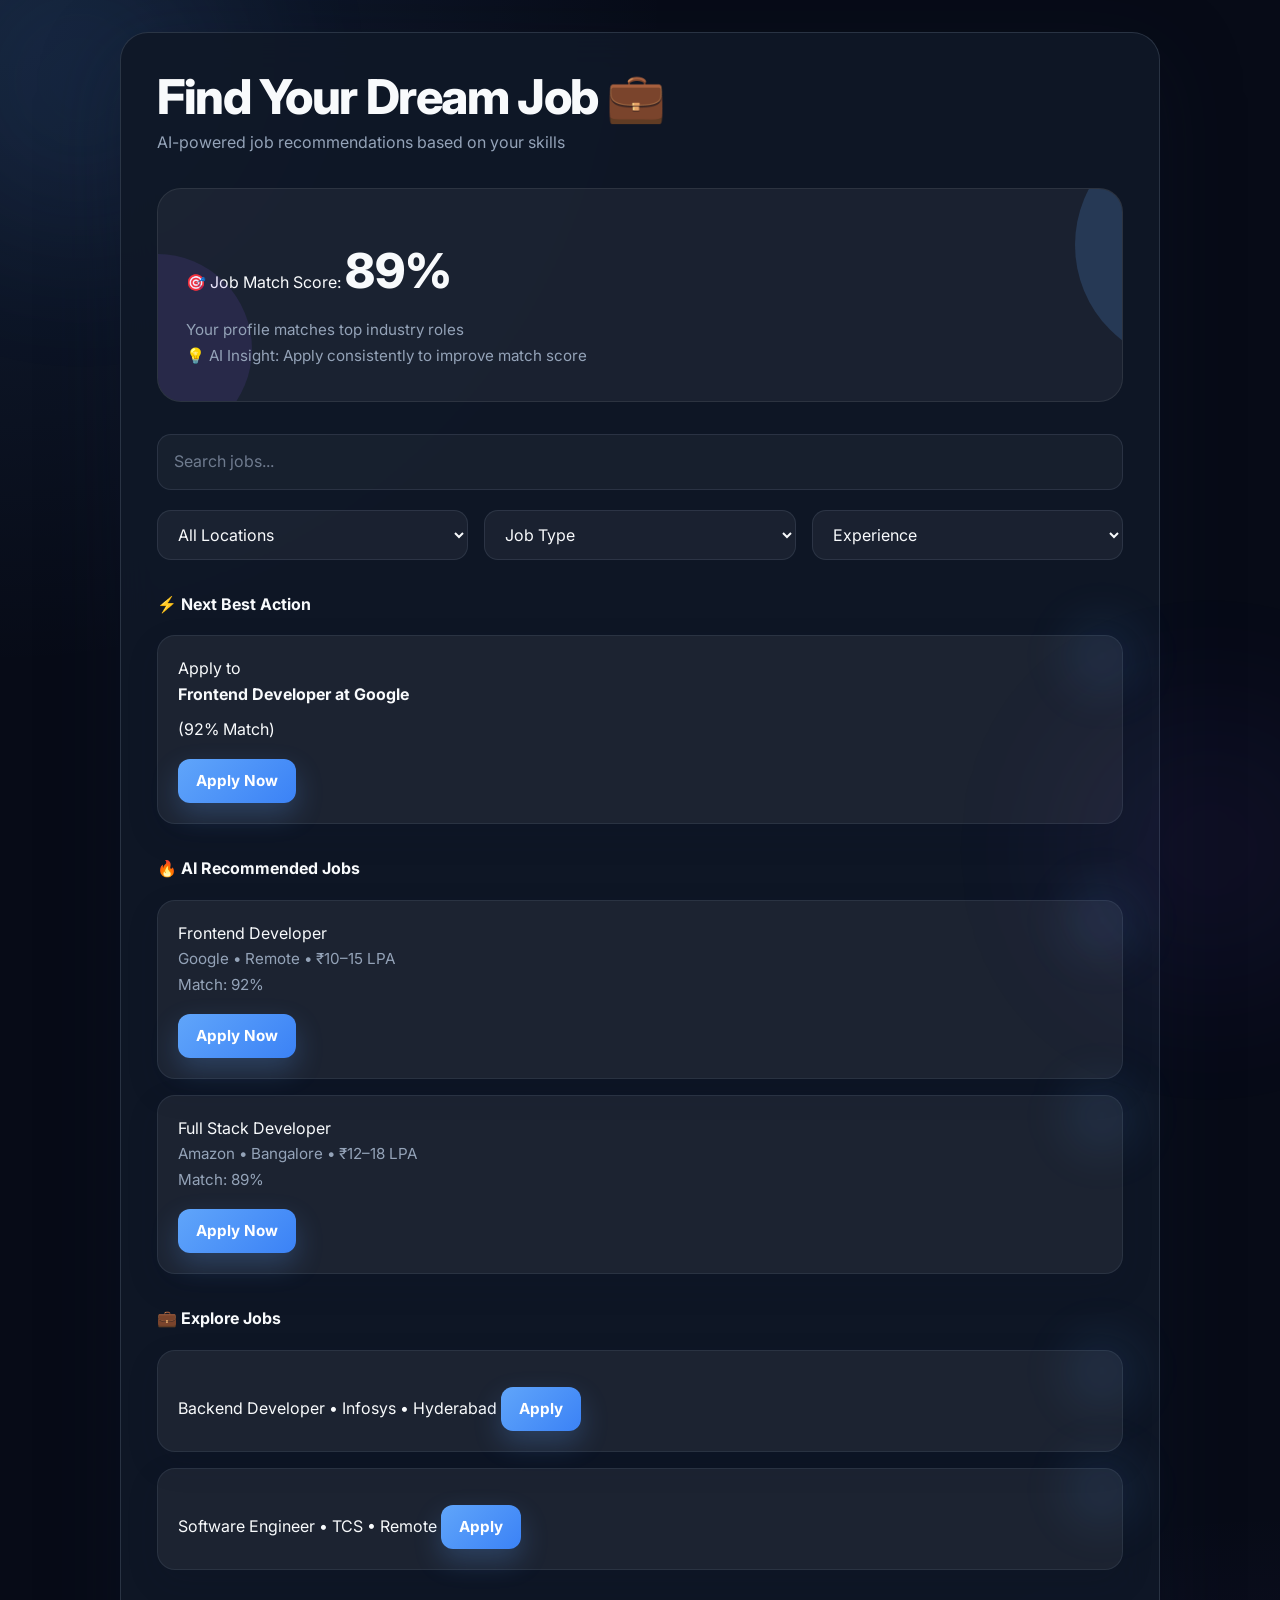
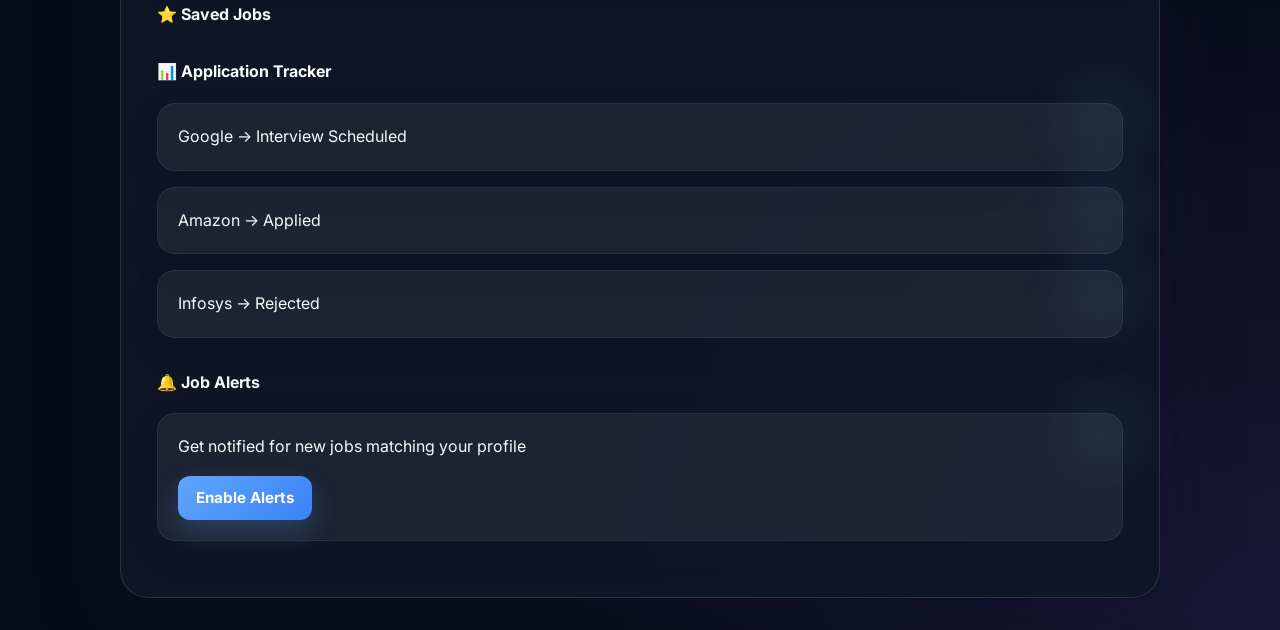
==== Django_Project_Code/ABHIGNA_14_MAY/career/templates/jobs.html @ 62b7997f "Initial commit - AI Career Portal" ====
<!DOCTYPE html>
<html lang="en">
<head>
<meta charset="UTF-8">
<meta name="viewport" content="width=device-width, initial-scale=1.0">
<title>Jobs Page - AI Career Portal</title>

<style>
@import url('https://fonts.googleapis.com/css2?family=Inter:wght@300;400;500;600;700;800&display=swap');

:root {
    --bg: #070b17;
    --bg-surface: rgba(16, 24, 40, 0.92);
    --surface: rgba(255, 255, 255, 0.06);
    --surface-strong: rgba(255, 255, 255, 0.12);
    --border: rgba(148, 163, 184, 0.2);
    --text: #f8fafc;
    --muted: #94a3b8;
    --primary: #60a5fa;
    --primary-strong: #3b82f6;
    --accent: #8b5cf6;
    --cyan: #06b6d4;
    --shadow: 0 24px 80px rgba(15, 23, 42, 0.35);
}

* {
    margin: 0;
    padding: 0;
    box-sizing: border-box;
}

html, body {
    min-height: 100%;
}

body {
    background: radial-gradient(circle at top left, rgba(96, 165, 250, 0.12), transparent 26%),
                radial-gradient(circle at bottom right, rgba(139, 92, 246, 0.14), transparent 28%),
                var(--bg);
    color: var(--text);
    font-family: 'Inter', -apple-system, BlinkMacSystemFont, 'Segoe UI', sans-serif;
    font-size: 16px;
    line-height: 1.6;
    padding: 32px 20px;
    overflow-x: hidden;
}

body::before,
body::after {
    content: '';
    position: fixed;
    pointer-events: none;
    border-radius: 50%;
    filter: blur(90px);
    opacity: 0.45;
}

body::before {
    width: 320px;
    height: 320px;
    top: -80px;
    left: -80px;
    background: rgba(96, 165, 250, 0.22);
}

body::after {
    width: 260px;
    height: 260px;
    right: -60px;
    bottom: -80px;
    background: rgba(139, 92, 246, 0.2);
}

button,
input,
select {
    font: inherit;
}

.container {
    max-width: 1040px;
    margin: 0 auto;
    padding: 40px 36px;
    background: var(--bg-surface);
    border: 1px solid var(--border);
    border-radius: 28px;
    box-shadow: var(--shadow);
    backdrop-filter: blur(18px);
}

h1 {
    font-size: clamp(2.4rem, 5vw, 3rem);
    line-height: 1.02;
    font-weight: 800;
    letter-spacing: -0.03em;
    margin-bottom: 8px;
}

.subtitle {
    color: var(--muted);
    font-size: 1rem;
    margin-bottom: 32px;
    max-width: 640px;
}

.hero-box {
    position: relative;
    padding: 32px 28px;
    background: rgba(255, 255, 255, 0.05);
    border: 1px solid rgba(255, 255, 255, 0.08);
    border-radius: 24px;
    overflow: hidden;
    margin-bottom: 32px;
}

.hero-box::before {
    content: '';
    position: absolute;
    top: -30%;
    right: -20%;
    width: 240px;
    height: 240px;
    background: rgba(96, 165, 250, 0.18);
    border-radius: 50%;
}

.hero-box::after {
    content: '';
    position: absolute;
    bottom: -20%;
    left: -10%;
    width: 190px;
    height: 190px;
    background: rgba(139, 92, 246, 0.12);
    border-radius: 50%;
}

.hero-box > * {
    position: relative;
    z-index: 1;
}

.highlight {
    display: inline-flex;
    align-items: center;
    font-size: 3rem;
    font-weight: 800;
    color: var(--text);
    margin: 12px 0 8px;
}

.small {
    color: var(--muted);
    font-size: 0.95rem;
    line-height: 1.7;
}

.search {
    width: 100%;
    min-height: 50px;
    padding: 14px 16px;
    border-radius: 14px;
    border: 1px solid rgba(148, 163, 184, 0.15);
    background: rgba(255, 255, 255, 0.04);
    color: var(--text);
    transition: border-color 0.25s ease, box-shadow 0.25s ease, transform 0.25s ease;
    margin-bottom: 20px;
}

.search::placeholder {
    color: rgba(148, 163, 184, 0.7);
}

.search:focus {
    outline: none;
    border-color: rgba(96, 165, 250, 0.5);
    box-shadow: 0 0 0 5px rgba(96, 165, 250, 0.12);
    transform: translateY(-1px);
    background: rgba(255, 255, 255, 0.08);
}

.filter {
    display: grid;
    grid-template-columns: repeat(3, minmax(0, 1fr));
    gap: 16px;
    margin-bottom: 32px;
}

.filter select {
    width: 100%;
    min-height: 50px;
    padding: 0 16px;
    border-radius: 14px;
    border: 1px solid rgba(148, 163, 184, 0.15);
    background: rgba(255, 255, 255, 0.05);
    color: var(--text);
    transition: border-color 0.25s ease, box-shadow 0.25s ease;
}

.filter select:focus {
    outline: none;
    border-color: rgba(96, 165, 250, 0.5);
    box-shadow: 0 0 0 5px rgba(96, 165, 250, 0.12);
    background: rgba(255, 255, 255, 0.08);
}

.section-title {
    font-size: 1rem;
    font-weight: 700;
    color: var(--text);
    margin-top: 32px;
    margin-bottom: 18px;
}

.card {
    position: relative;
    background: rgba(255, 255, 255, 0.06);
    border: 1px solid rgba(148, 163, 184, 0.12);
    border-radius: 18px;
    padding: 20px;
    margin-bottom: 16px;
    box-shadow: 0 12px 32px rgba(15, 23, 42, 0.14);
    transition: transform 0.25s ease, border-color 0.25s ease, box-shadow 0.25s ease;
}

.card:hover {
    transform: translateY(-3px);
    border-color: rgba(96, 165, 250, 0.28);
    box-shadow: 0 18px 42px rgba(15, 23, 42, 0.2);
}

.card::before {
    content: '';
    position: absolute;
    right: -20px;
    top: -20px;
    width: 80px;
    height: 80px;
    border-radius: 50%;
    background: rgba(96, 165, 250, 0.08);
    filter: blur(20px);
    z-index: 0;
}

.card b {
    display: block;
    font-size: 1rem;
    font-weight: 700;
    color: var(--text);
    margin-bottom: 10px;
    position: relative;
    z-index: 1;
}

.tag {
    display: inline-flex;
    align-items: center;
    padding: 6px 12px;
    border-radius: 999px;
    background: rgba(96, 165, 250, 0.14);
    color: var(--primary);
    font-size: 0.82rem;
    font-weight: 600;
    border: 1px solid rgba(96, 165, 250, 0.22);
    margin-top: 8px;
    position: relative;
    z-index: 1;
}

.progress {
    height: 8px;
    background: rgba(148, 163, 184, 0.18);
    border-radius: 999px;
    overflow: hidden;
    margin-top: 14px;
}

.progress-bar {
    height: 100%;
    background: linear-gradient(90deg, var(--primary) 0%, var(--accent) 100%);
    border-radius: 999px;
    transition: width 0.35s ease;
}

.btn {
    display: inline-flex;
    align-items: center;
    justify-content: center;
    min-height: 44px;
    padding: 0 18px;
    border-radius: 12px;
    border: none;
    background: linear-gradient(135deg, var(--primary), var(--primary-strong));
    color: #ffffff;
    font-weight: 700;
    font-size: 0.95rem;
    cursor: pointer;
    transition: transform 0.25s ease, box-shadow 0.25s ease, opacity 0.25s ease;
    margin-top: 16px;
    box-shadow: 0 12px 28px rgba(96, 165, 250, 0.24);
}

.btn:hover {
    transform: translateY(-1px);
    box-shadow: 0 16px 36px rgba(96, 165, 250, 0.3);
    opacity: 0.98;
}

.btn:active {
    transform: translateY(0);
    box-shadow: 0 10px 20px rgba(96, 165, 250, 0.22);
}

@media (max-width: 850px) {
    body {
        padding: 28px 16px;
    }

    .container {
        padding: 32px 26px;
    }

    .filter {
        grid-template-columns: 1fr;
    }
}

@media (max-width: 600px) {
    .container {
        padding: 28px 22px;
    }

    h1 {
        font-size: 2rem;
    }

    .subtitle {
        margin-bottom: 28px;
    }

    .section-title {
        margin-top: 28px;
        margin-bottom: 14px;
    }

    .search,
    .filter select {
        min-height: 46px;
    }

    .btn {
        width: 100%;
    }
}
</style>
</head>

<body>

<div class="container">

<h1>Find Your Dream Job 💼</h1>
<p class="subtitle">AI-powered job recommendations based on your skills</p>

<div class="hero-box">
    🎯 Job Match Score: <span class="highlight" id="score">0%</span>
    <div class="small">Your profile matches top industry roles</div>
    <div class="small">💡 AI Insight: Apply consistently to improve match score</div>
</div>

<input type="text" class="search" placeholder="Search jobs...">

<div class="filter">
    <select id="locationFilter">
        <option value="all">All Locations</option>
        <option value="Remote">Remote</option>
        <option value="Bangalore">Bangalore</option>
        <option value="Hyderabad">Hyderabad</option>
    </select>

    <select id="typeFilter">
        <option value="all">Job Type</option>
        <option value="Internship">Internship</option>
        <option value="Full-Time">Full-Time</option>
    </select>

    <select id="expFilter">
        <option value="all">Experience</option>
        <option value="0-1">0-1 Years</option>
        <option value="1-3">1-3 Years</option>
    </select>
</div>

<h3 class="section-title">⚡ Next Best Action</h3>
<div class="card job-card" data-location="Remote" data-type="Full-Time" data-exp="1-3" data-score="92">
    Apply to <b>Frontend Developer at Google</b> (92% Match)  
    <br><button class="btn apply-btn">Apply Now</button>
</div>

<h3 class="section-title">🔥 AI Recommended Jobs</h3>

<div class="card job-card" data-location="Remote" data-type="Full-Time" data-exp="1-3" data-score="92">
    <div class="job-title">Frontend Developer</div>
    <div class="small">Google • Remote • ₹10–15 LPA</div>
    <div class="small">Match: 92%</div>
    <button class="btn apply-btn">Apply Now</button>
</div>

<div class="card job-card" data-location="Bangalore" data-type="Full-Time" data-exp="1-3" data-score="89">
    <div class="job-title">Full Stack Developer</div>
    <div class="small">Amazon • Bangalore • ₹12–18 LPA</div>
    <div class="small">Match: 89%</div>
    <button class="btn apply-btn">Apply Now</button>
</div>

<h3 class="section-title">💼 Explore Jobs</h3>

<div class="card job-card" data-location="Hyderabad" data-type="Full-Time" data-exp="0-1" data-score="85">
    Backend Developer • Infosys • Hyderabad  
    <button class="btn apply-btn">Apply</button>
</div>

<div class="card job-card" data-location="Remote" data-type="Full-Time" data-exp="0-1" data-score="87">
    Software Engineer • TCS • Remote  
    <button class="btn apply-btn">Apply</button>
</div>

<h3 class="section-title">⭐ Saved Jobs</h3>
<div id="savedJobs"></div>

<h3 class="section-title">📊 Application Tracker</h3>
<div class="card">Google → Interview Scheduled</div>
<div class="card">Amazon → Applied</div>
<div class="card">Infosys → Rejected</div>

<h3 class="section-title">🔔 Job Alerts</h3>
<div class="card" id="alertBox">
    Get notified for new jobs matching your profile  
    <br><button class="btn" id="alertBtn">Enable Alerts</button>
</div>

</div>

<script>

// ---------- TOAST MESSAGE ----------
function showMessage(msg){
    let div = document.createElement("div");
    div.innerText = msg;

    div.style.position = "fixed";
    div.style.bottom = "20px";
    div.style.right = "20px";
    div.style.background = "#333";
    div.style.color = "white";
    div.style.padding = "10px 15px";
    div.style.borderRadius = "8px";
    div.style.fontSize = "14px";
    div.style.zIndex = "9999";

    document.body.appendChild(div);

    setTimeout(() => div.remove(), 2000);
}

// ---------- JOB ALERTS ----------
const alertBtn = document.getElementById("alertBtn");
const alertBox = document.getElementById("alertBox");

let alertsEnabled = false;

alertBtn.addEventListener("click", function () {

    alertsEnabled = !alertsEnabled;

    if (alertsEnabled) {
        alertBtn.innerText = "Disable Alerts";
        alertBtn.style.background = "#28a745";
        alertBox.style.border = "2px solid #28a745";

        showMessage("🔔 Job Alerts Enabled");
    } else {
        alertBtn.innerText = "Enable Alerts";
        alertBtn.style.background = "#4cafef";
        alertBox.style.border = "none";

        showMessage("🔕 Job Alerts Disabled");
    }
});

// ---------- ELEMENTS ----------
const search = document.querySelector(".search");
const cards = document.querySelectorAll(".job-card");

// ---------- FILTER ----------
function filterJobs(){

    let text = search.value.toLowerCase();
    let loc = document.getElementById("locationFilter").value;
    let type = document.getElementById("typeFilter").value;
    let exp = document.getElementById("expFilter").value;

    cards.forEach(card=>{

        let content = card.innerText.toLowerCase();

        let matchText = content.includes(text);
        let matchLoc = loc === "all" || card.dataset.location === loc;
        let matchType = type === "all" || card.dataset.type === type;
        let matchExp = exp === "all" || card.dataset.exp === exp;

        card.style.display = (matchText && matchLoc && matchType && matchExp)
            ? ""
            : "none";
    });

    updateScore();
}

search.addEventListener("input", filterJobs);
document.querySelectorAll(".filter select").forEach(f=>{
    f.addEventListener("change", filterJobs);
});

// ---------- SAVE JOB ----------
document.querySelectorAll(".apply-btn").forEach(btn=>{
    btn.addEventListener("click", function(){

        let title = this.closest(".card").innerText.split("\n")[0];

        let saved = JSON.parse(localStorage.getItem("savedJobs")) || [];

        if(!saved.includes(title)){
            saved.push(title);
            localStorage.setItem("savedJobs", JSON.stringify(saved));
        }

        loadSaved();
        showMessage("💾 Job Saved!");
    });
});

// ---------- LOAD SAVED ----------
function loadSaved(){
    let saved = JSON.parse(localStorage.getItem("savedJobs")) || [];
    document.getElementById("savedJobs").innerHTML =
        saved.map(j => `<div class="card">${j}</div>`).join("");
}
loadSaved();

// ---------- SCORE ----------
function updateScore(){

    let visibleCards = [...document.querySelectorAll(".job-card")]
        .filter(c => c.style.display !== "none");

    let total = 0;
    let count = 0;

    visibleCards.forEach(c=>{
        total += parseInt(c.dataset.score);
        count++;
    });

    document.getElementById("score").innerText =
        count ? Math.round(total/count) + "%" : "0%";
}

updateScore();

</script>

</body>
</html>
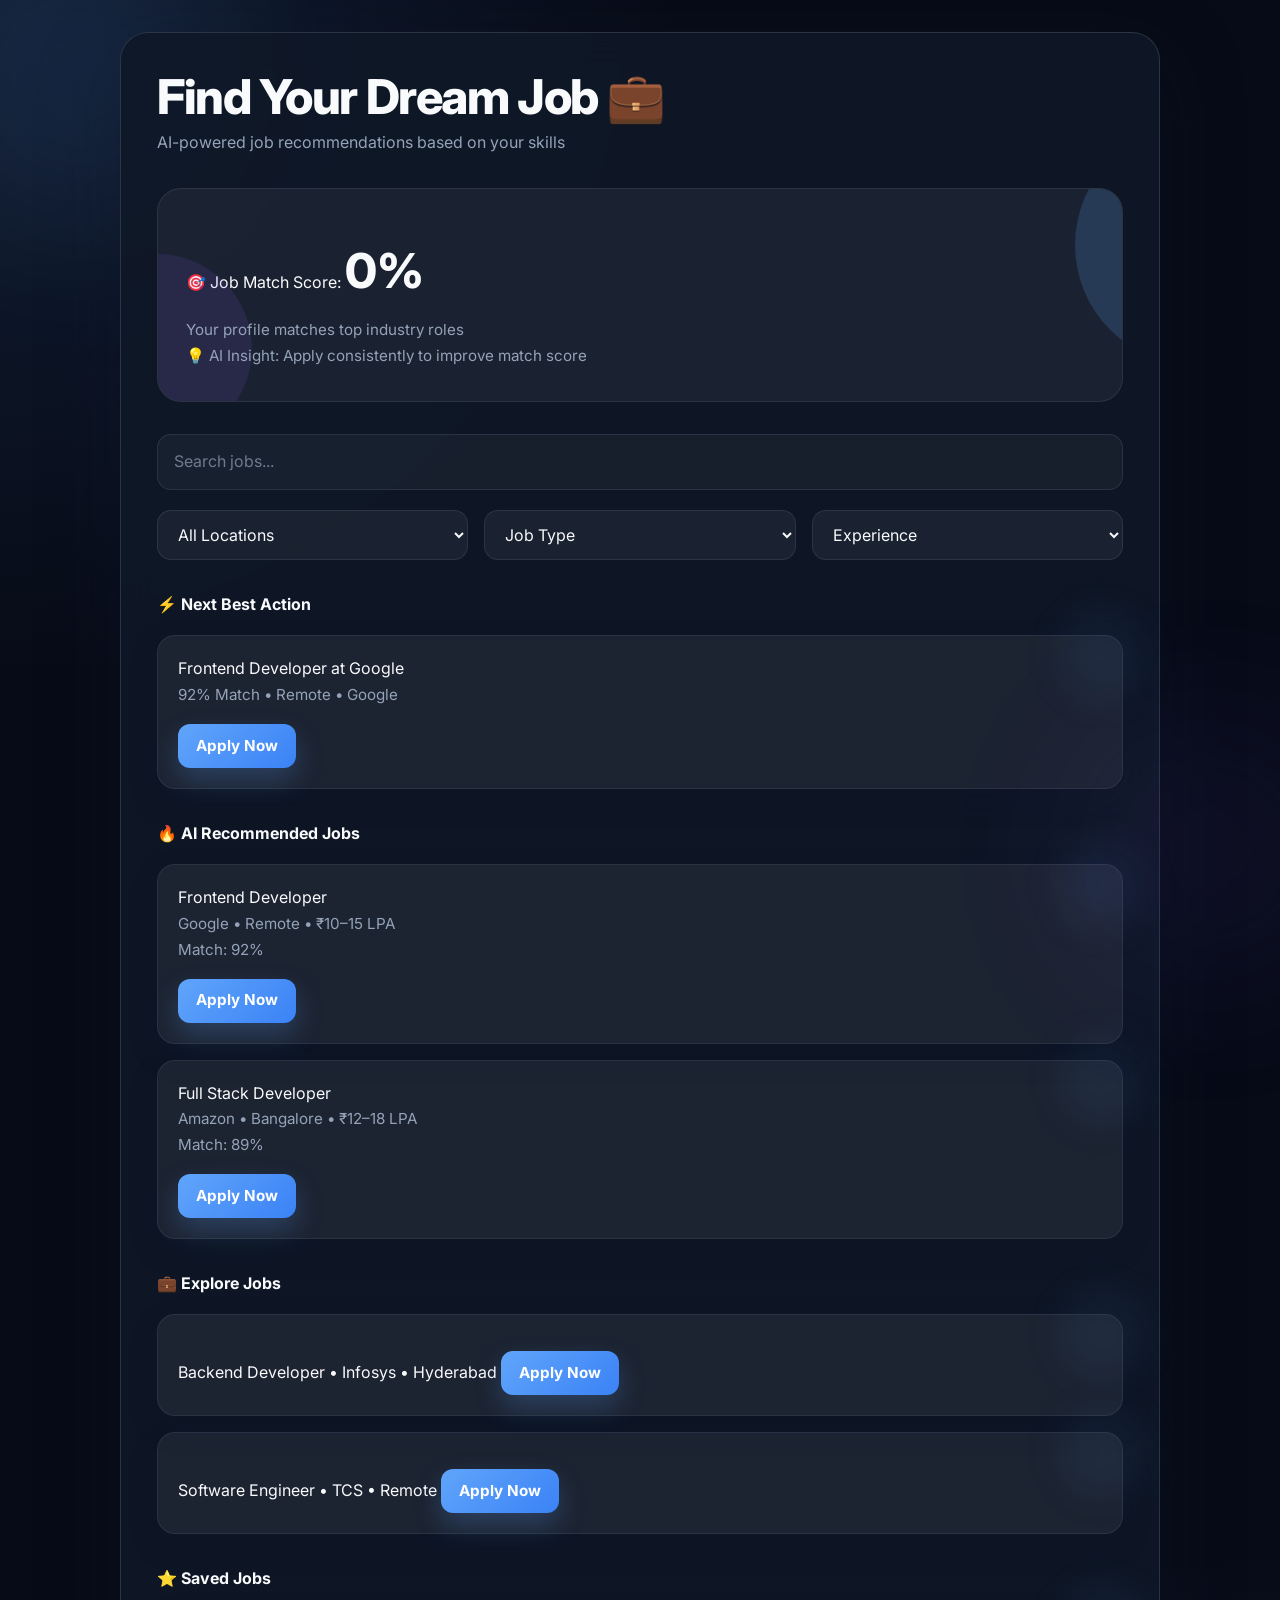
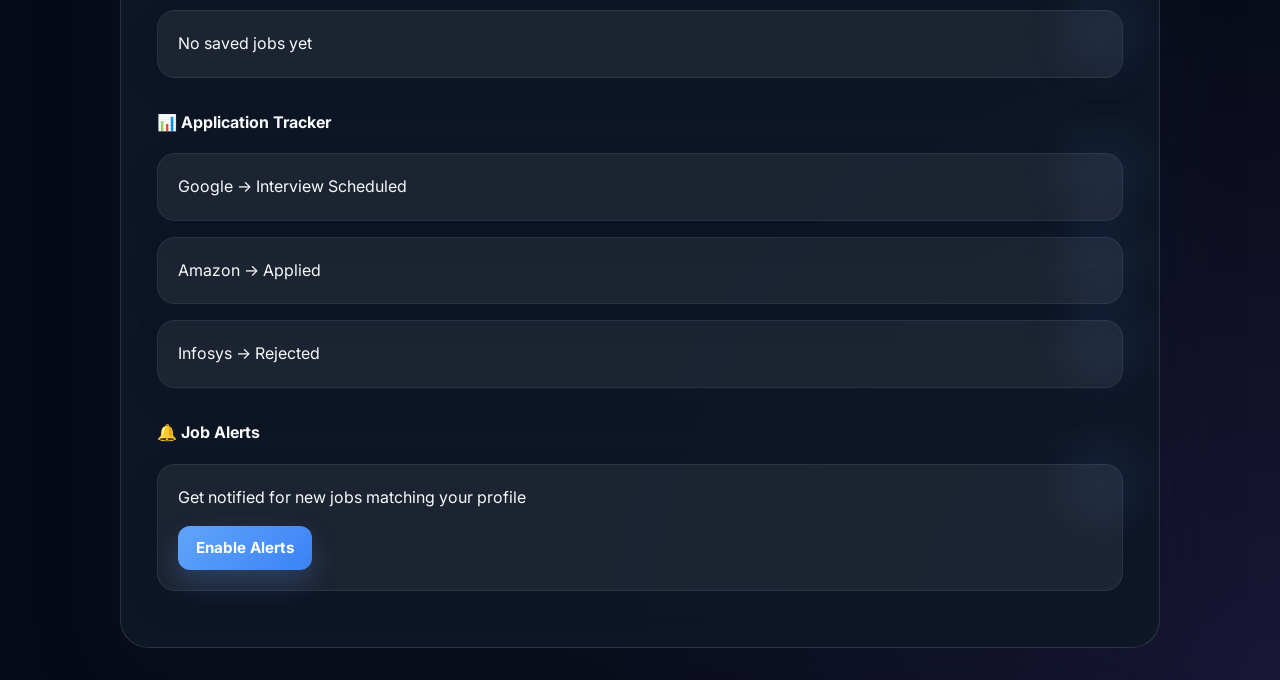
==== commit 514ec8af: "Updated skills and jobs pages with UI improvements" ====
--- a/Django_Project_Code/ABHIGNA_14_MAY/career/templates/jobs.html
+++ b/Django_Project_Code/ABHIGNA_14_MAY/career/templates/jobs.html
@@ -392,9 +392,11 @@
 </div>
 
 <h3 class="section-title">⚡ Next Best Action</h3>
+
 <div class="card job-card" data-location="Remote" data-type="Full-Time" data-exp="1-3" data-score="92">
-    Apply to <b>Frontend Developer at Google</b> (92% Match)  
-    <br><button class="btn apply-btn">Apply Now</button>
+    <div class="job-title">Frontend Developer at Google</div>
+    <div class="small">92% Match • Remote • Google</div>
+    <button class="btn apply-btn" data-id="1">Apply Now</button>
 </div>
 
 <h3 class="section-title">🔥 AI Recommended Jobs</h3>
@@ -403,26 +405,27 @@
     <div class="job-title">Frontend Developer</div>
     <div class="small">Google • Remote • ₹10–15 LPA</div>
     <div class="small">Match: 92%</div>
-    <button class="btn apply-btn">Apply Now</button>
+   <button class="btn apply-btn" data-id="2">Apply Now</button>
 </div>
 
 <div class="card job-card" data-location="Bangalore" data-type="Full-Time" data-exp="1-3" data-score="89">
     <div class="job-title">Full Stack Developer</div>
     <div class="small">Amazon • Bangalore • ₹12–18 LPA</div>
     <div class="small">Match: 89%</div>
-    <button class="btn apply-btn">Apply Now</button>
+     <button class="btn apply-btn" data-id="3">Apply Now</button>
+
 </div>
 
 <h3 class="section-title">💼 Explore Jobs</h3>
 
 <div class="card job-card" data-location="Hyderabad" data-type="Full-Time" data-exp="0-1" data-score="85">
     Backend Developer • Infosys • Hyderabad  
-    <button class="btn apply-btn">Apply</button>
+    <button class="btn apply-btn" data-id="4">Apply Now</button>
 </div>
 
 <div class="card job-card" data-location="Remote" data-type="Full-Time" data-exp="0-1" data-score="87">
     Software Engineer • TCS • Remote  
-    <button class="btn apply-btn">Apply</button>
+    <button class="btn apply-btn" data-id="5">Apply Now</button>
 </div>
 
 <h3 class="section-title">⭐ Saved Jobs</h3>
@@ -442,133 +445,167 @@
 </div>
 
 <script>
-
-// ---------- TOAST MESSAGE ----------
-function showMessage(msg){
-    let div = document.createElement("div");
+    let progress = { ai: 0, web: 0 };
+
+try {
+    const stored = JSON.parse(localStorage.getItem("courseProgress"));
+    if (stored) progress = stored;
+} catch (e) {}
+function showMessage(msg) {
+    const div = document.createElement("div");
+
     div.innerText = msg;
 
-    div.style.position = "fixed";
-    div.style.bottom = "20px";
-    div.style.right = "20px";
-    div.style.background = "#333";
-    div.style.color = "white";
-    div.style.padding = "10px 15px";
-    div.style.borderRadius = "8px";
-    div.style.fontSize = "14px";
-    div.style.zIndex = "9999";
+    Object.assign(div.style, {
+        position: "fixed",
+        bottom: "20px",
+        right: "20px",
+        background: "#111827",
+        color: "#fff",
+        padding: "12px 16px",
+        borderRadius: "10px",
+        fontSize: "14px",
+        zIndex: "99999",
+        boxShadow: "0 10px 30px rgba(0,0,0,0.3)"
+    });
 
     document.body.appendChild(div);
-
     setTimeout(() => div.remove(), 2000);
 }
 
-// ---------- JOB ALERTS ----------
+function updateMatchScore() {
+    const ai = progress.ai || 0;
+    const web = progress.web || 0;
+
+    // weighted AI vs Web (real industry logic)
+    const score = Math.round((ai * 0.7) + (web * 0.3));
+
+    document.getElementById("score").innerText = score + "%";
+}
+
+const search = document.querySelector(".search");
+const locationFilter = document.getElementById("locationFilter");
+const typeFilter = document.getElementById("typeFilter");
+const expFilter = document.getElementById("expFilter");
+const scoreEl = document.getElementById("score");
+const savedJobsBox = document.getElementById("savedJobs");
+
 const alertBtn = document.getElementById("alertBtn");
 const alertBox = document.getElementById("alertBox");
 
 let alertsEnabled = false;
 
-alertBtn.addEventListener("click", function () {
-
+// ALERT TOGGLE
+alertBtn.addEventListener("click", () => {
     alertsEnabled = !alertsEnabled;
 
     if (alertsEnabled) {
         alertBtn.innerText = "Disable Alerts";
-        alertBtn.style.background = "#28a745";
-        alertBox.style.border = "2px solid #28a745";
-
-        showMessage("🔔 Job Alerts Enabled");
+        alertBtn.style.background = "#22c55e";
+        alertBox.style.border = "2px solid #22c55e";
+        showMessage("🔔 Alerts Enabled");
     } else {
         alertBtn.innerText = "Enable Alerts";
-        alertBtn.style.background = "#4cafef";
-        alertBox.style.border = "none";
-
-        showMessage("🔕 Job Alerts Disabled");
+        alertBtn.style.background = "";
+        alertBox.style.border = "";
+        showMessage("🔕 Alerts Disabled");
     }
 });
 
-// ---------- ELEMENTS ----------
-const search = document.querySelector(".search");
-const cards = document.querySelectorAll(".job-card");
-
-// ---------- FILTER ----------
-function filterJobs(){
-
-    let text = search.value.toLowerCase();
-    let loc = document.getElementById("locationFilter").value;
-    let type = document.getElementById("typeFilter").value;
-    let exp = document.getElementById("expFilter").value;
-
-    cards.forEach(card=>{
-
-        let content = card.innerText.toLowerCase();
-
-        let matchText = content.includes(text);
-        let matchLoc = loc === "all" || card.dataset.location === loc;
-        let matchType = type === "all" || card.dataset.type === type;
-        let matchExp = exp === "all" || card.dataset.exp === exp;
-
-        card.style.display = (matchText && matchLoc && matchType && matchExp)
-            ? ""
-            : "none";
-    });
-
-    updateScore();
-}
-
-search.addEventListener("input", filterJobs);
-document.querySelectorAll(".filter select").forEach(f=>{
-    f.addEventListener("change", filterJobs);
-});
-
-// ---------- SAVE JOB ----------
-document.querySelectorAll(".apply-btn").forEach(btn=>{
-    btn.addEventListener("click", function(){
-
-        let title = this.closest(".card").innerText.split("\n")[0];
-
-        let saved = JSON.parse(localStorage.getItem("savedJobs")) || [];
-
-        if(!saved.includes(title)){
-            saved.push(title);
-            localStorage.setItem("savedJobs", JSON.stringify(saved));
-        }
-
-        loadSaved();
-        showMessage("💾 Job Saved!");
-    });
-});
-
-// ---------- LOAD SAVED ----------
-function loadSaved(){
-    let saved = JSON.parse(localStorage.getItem("savedJobs")) || [];
-    document.getElementById("savedJobs").innerHTML =
-        saved.map(j => `<div class="card">${j}</div>`).join("");
-}
-loadSaved();
-
-// ---------- SCORE ----------
-function updateScore(){
-
-    let visibleCards = [...document.querySelectorAll(".job-card")]
-        .filter(c => c.style.display !== "none");
+// GET ALL JOBS
+function getCards() {
+    return document.querySelectorAll(".job-card");
+}
+
+// FILTER SYSTEM
+function filterJobs() {
+    const text = search.value.toLowerCase().trim();
+    const loc = locationFilter.value;
+    const type = typeFilter.value;
+    const exp = expFilter.value;
 
     let total = 0;
     let count = 0;
 
-    visibleCards.forEach(c=>{
-        total += parseInt(c.dataset.score);
-        count++;
+    getCards().forEach(card => {
+        const content = card.innerText.toLowerCase();
+
+        const matchText = content.includes(text);
+        const matchLoc = loc === "all" || card.dataset.location === loc;
+        const matchType = type === "all" || card.dataset.type === type;
+        const matchExp = exp === "all" || card.dataset.exp === exp;
+
+        const show = matchText && matchLoc && matchType && matchExp;
+
+        card.style.display = show ? "" : "none";
+
+        if (show) {
+            total += Number(card.dataset.score || 0);
+            count++;
+        }
     });
 
-    document.getElementById("score").innerText =
-        count ? Math.round(total/count) + "%" : "0%";
-}
-
-updateScore();
-
+    scoreEl.innerText = count ? Math.round(total / count) + "%" : "0%";
+}
+
+// EVENTS
+search.addEventListener("input", filterJobs);
+[locationFilter, typeFilter, expFilter].forEach(el =>
+    el.addEventListener("change", filterJobs)
+);
+
+// SAVED JOBS
+function getSavedJobs() {
+    return JSON.parse(localStorage.getItem("savedJobs")) || [];
+}
+
+function saveJob(title) {
+    let saved = getSavedJobs();
+
+    if (!saved.includes(title)) {
+        saved.push(title);
+        localStorage.setItem("savedJobs", JSON.stringify(saved));
+        showMessage("💾 Job Saved!");
+    } else {
+        showMessage("⚠️ Already Saved!");
+    }
+
+    renderSavedJobs();
+}
+
+function renderSavedJobs() {
+    const saved = getSavedJobs();
+
+    savedJobsBox.innerHTML = saved.length
+        ? saved.map(j => `<div class="card">⭐ ${j}</div>`).join("")
+        : `<div class="card">No saved jobs yet</div>`;
+}
+
+renderSavedJobs();
+
+// APPLY BUTTON (EVENT DELEGATION - IMPORTANT)
+document.addEventListener("click", (e) => {
+    const btn = e.target.closest(".apply-btn");
+    if (!btn) return;
+
+    const card = btn.closest(".job-card") || btn.closest(".card");
+    if (!card) return;
+
+    const title =
+    card.querySelector(".job-title")?.innerText || "Job";
+
+    saveJob(title);
+
+    btn.innerText = "Applied ✔";
+    btn.style.background = "#16a34a";
+    btn.disabled = true;
+});
+
+window.addEventListener("storage", updateMatchScore);
+
+// INIT
+filterJobs();
+updateMatchScore();
 </script>
-
 </body>
-</html> +</html>
